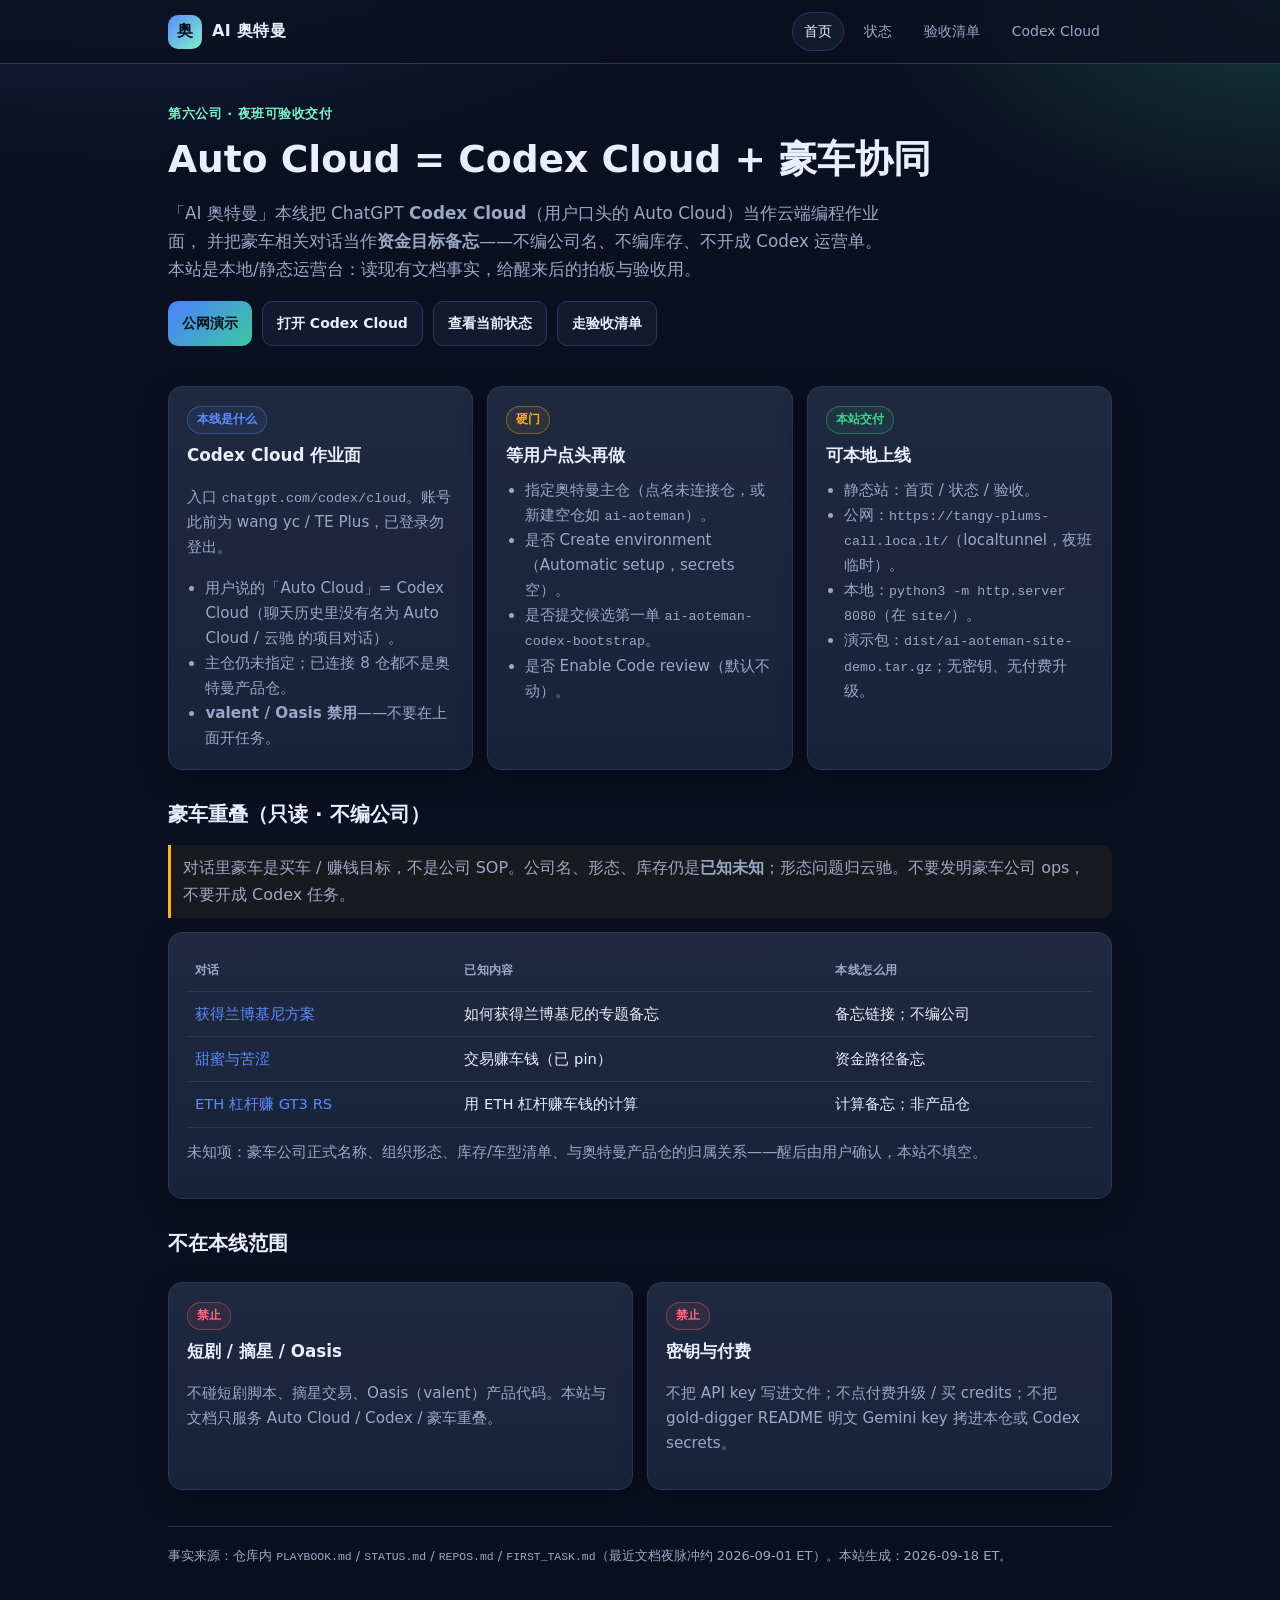
==== index.html @ c7c7dabc "ship ai-aoteman ops console to Pages" ====
<!DOCTYPE html>
<html lang="zh-CN">
<head>
  <meta charset="utf-8" />
  <meta name="viewport" content="width=device-width, initial-scale=1" />
  <title>AI 奥特曼 · Auto Cloud 运营台</title>
  <meta name="description" content="AI 奥特曼第六公司运营台：Auto Cloud = Codex Cloud + 豪车协同备忘。" />
  <link rel="stylesheet" href="styles.css" />
</head>
<body>
  <header class="top">
    <nav class="nav">
      <a class="brand" href="index.html"><span class="logo">奥</span>AI 奥特曼</a>
      <div class="navlinks">
        <a class="active" href="index.html">首页</a>
        <a href="status.html">状态</a>
        <a href="acceptance.html">验收清单</a>
        <a href="https://chatgpt.com/codex/cloud" rel="noopener" target="_blank">Codex Cloud</a>
      </div>
    </nav>
  </header>

  <main class="wrap">
    <section class="hero">
      <div class="eyebrow">第六公司 · 夜班可验收交付</div>
      <h1>Auto Cloud = Codex Cloud + 豪车协同</h1>
      <p class="lead">
        「AI 奥特曼」本线把 ChatGPT <strong>Codex Cloud</strong>（用户口头的 Auto Cloud）当作云端编程作业面，
        并把豪车相关对话当作<strong>资金目标备忘</strong>——不编公司名、不编库存、不开成 Codex 运营单。
        本站是本地/静态运营台：读现有文档事实，给醒来后的拍板与验收用。
      </p>
      <div class="actions">
        <a class="btn primary" href="https://tangy-plums-call.loca.lt/" rel="noopener" target="_blank">公网演示</a>
        <a class="btn" href="https://chatgpt.com/codex/cloud" rel="noopener" target="_blank">打开 Codex Cloud</a>
        <a class="btn" href="status.html">查看当前状态</a>
        <a class="btn" href="acceptance.html">走验收清单</a>
      </div>
    </section>

    <section class="grid">
      <article class="card">
        <span class="badge neutral">本线是什么</span>
        <h2>Codex Cloud 作业面</h2>
        <p>入口 <span class="mono">chatgpt.com/codex/cloud</span>。账号此前为 wang yc / TE Plus，已登录勿登出。</p>
        <ul>
          <li>用户说的「Auto Cloud」= Codex Cloud（聊天历史里没有名为 Auto Cloud / 云驰 的项目对话）。</li>
          <li>主仓仍未指定；已连接 8 仓都不是奥特曼产品仓。</li>
          <li><strong>valent / Oasis 禁用</strong>——不要在上面开任务。</li>
        </ul>
      </article>
      <article class="card">
        <span class="badge warn">硬门</span>
        <h2>等用户点头再做</h2>
        <ul>
          <li>指定奥特曼主仓（点名未连接仓，或新建空仓如 <span class="mono">ai-aoteman</span>）。</li>
          <li>是否 Create environment（Automatic setup，secrets 空）。</li>
          <li>是否提交候选第一单 <span class="mono">ai-aoteman-codex-bootstrap</span>。</li>
          <li>是否 Enable Code review（默认不动）。</li>
        </ul>
      </article>
      <article class="card">
        <span class="badge ok">本站交付</span>
        <h2>可本地上线</h2>
        <ul>
          <li>静态站：首页 / 状态 / 验收。</li>
          <li>公网：<span class="mono">https://tangy-plums-call.loca.lt/</span>（localtunnel，夜班临时）。</li>
          <li>本地：<span class="mono">python3 -m http.server 8080</span>（在 <span class="mono">site/</span>）。</li>
          <li>演示包：<span class="mono">dist/ai-aoteman-site-demo.tar.gz</span>；无密钥、无付费升级。</li>
        </ul>
      </article>
    </section>

    <section class="section">
      <h2>豪车重叠（只读 · 不编公司）</h2>
      <div class="note">
        对话里豪车是买车 / 赚钱目标，不是公司 SOP。公司名、形态、库存仍是<strong>已知未知</strong>；形态问题归云驰。不要发明豪车公司 ops，不要开成 Codex 任务。
      </div>
      <div class="card">
        <table>
          <thead>
            <tr><th>对话</th><th>已知内容</th><th>本线怎么用</th></tr>
          </thead>
          <tbody>
            <tr>
              <td><a href="https://chatgpt.com/c/68b49916-2760-8328-91cd-9d51329ce474" rel="noopener" target="_blank">获得兰博基尼方案</a></td>
              <td>如何获得兰博基尼的专题备忘</td>
              <td>备忘链接；不编公司</td>
            </tr>
            <tr>
              <td><a href="https://chatgpt.com/c/6a1efc2d-db64-83a5-8c7a-cdcebdf1fd31" rel="noopener" target="_blank">甜蜜与苦涩</a></td>
              <td>交易赚车钱（已 pin）</td>
              <td>资金路径备忘</td>
            </tr>
            <tr>
              <td><a href="https://chatgpt.com/c/690459b4-0030-8327-bdce-6722a88b84d7" rel="noopener" target="_blank">ETH 杠杆赚 GT3 RS</a></td>
              <td>用 ETH 杠杆赚车钱的计算</td>
              <td>计算备忘；非产品仓</td>
            </tr>
          </tbody>
        </table>
        <p style="margin-top:12px">未知项：豪车公司正式名称、组织形态、库存/车型清单、与奥特曼产品仓的归属关系——醒后由用户确认，本站不填空。</p>
      </div>
    </section>

    <section class="section">
      <h2>不在本线范围</h2>
      <div class="grid">
        <article class="card">
          <span class="badge fail">禁止</span>
          <h3>短剧 / 摘星 / Oasis</h3>
          <p>不碰短剧脚本、摘星交易、Oasis（valent）产品代码。本站与文档只服务 Auto Cloud / Codex / 豪车重叠。</p>
        </article>
        <article class="card">
          <span class="badge fail">禁止</span>
          <h3>密钥与付费</h3>
          <p>不把 API key 写进文件；不点付费升级 / 买 credits；不把 gold-digger README 明文 Gemini key 拷进本仓或 Codex secrets。</p>
        </article>
      </div>
    </section>

    <footer class="footer">
      事实来源：仓库内 <span class="mono">PLAYBOOK.md</span> / <span class="mono">STATUS.md</span> / <span class="mono">REPOS.md</span> / <span class="mono">FIRST_TASK.md</span>（最近文档夜脉冲约 2026-09-01 ET）。本站生成：2026-09-18 ET。
    </footer>
  </main>
</body>
</html>
---- styles.css ----
:root {
  --bg: #0b1020;
  --bg2: #121a2f;
  --card: #182239;
  --line: #2a3655;
  --text: #e8eefc;
  --muted: #9aa8c7;
  --accent: #5b8cff;
  --accent2: #7ef0c5;
  --warn: #ffb020;
  --fail: #ff6b7a;
  --pass: #3dd68c;
  --radius: 14px;
  --shadow: 0 10px 30px rgba(0,0,0,.28);
  --max: 980px;
  font-family: "PingFang SC", "Noto Sans SC", "Segoe UI", system-ui, sans-serif;
}
* { box-sizing: border-box; }
html { scroll-behavior: smooth; }
body {
  margin: 0;
  background: radial-gradient(1200px 600px at 10% -10%, #1a2a55 0%, transparent 55%),
              radial-gradient(900px 500px at 100% 0%, #143a3a 0%, transparent 45%),
              var(--bg);
  color: var(--text);
  line-height: 1.65;
  min-height: 100vh;
}
a { color: var(--accent); text-decoration: none; }
a:hover { text-decoration: underline; }
.wrap { max-width: var(--max); margin: 0 auto; padding: 0 18px 48px; }
.top {
  position: sticky; top: 0; z-index: 20;
  backdrop-filter: blur(12px);
  background: rgba(11,16,32,.82);
  border-bottom: 1px solid var(--line);
}
.nav {
  max-width: var(--max); margin: 0 auto;
  display: flex; align-items: center; gap: 14px;
  padding: 12px 18px; flex-wrap: wrap;
}
.brand {
  display: flex; align-items: center; gap: 10px;
  font-weight: 700; letter-spacing: .02em; color: var(--text);
  text-decoration: none;
}
.logo {
  width: 34px; height: 34px; border-radius: 10px;
  background: linear-gradient(135deg, #5b8cff, #7ef0c5);
  display: grid; place-items: center; color: #0b1020; font-weight: 800;
}
.navlinks { display: flex; gap: 8px; flex-wrap: wrap; margin-left: auto; }
.navlinks a {
  color: var(--muted); padding: 7px 11px; border-radius: 999px;
  border: 1px solid transparent; text-decoration: none; font-size: 14px;
}
.navlinks a:hover, .navlinks a.active {
  color: var(--text); border-color: var(--line); background: var(--bg2);
}
.hero {
  padding: 36px 0 18px;
}
.eyebrow {
  display: inline-flex; gap: 8px; align-items: center;
  color: var(--accent2); font-size: 13px; font-weight: 600;
  letter-spacing: .04em; text-transform: uppercase;
}
h1 { font-size: clamp(1.7rem, 4vw, 2.35rem); line-height: 1.25; margin: 10px 0 12px; }
.lead { color: var(--muted); font-size: 1.05rem; max-width: 46rem; }
.grid {
  display: grid; gap: 14px;
  grid-template-columns: repeat(auto-fit, minmax(240px, 1fr));
  margin-top: 22px;
}
.card {
  background: linear-gradient(180deg, rgba(255,255,255,.03), transparent), var(--card);
  border: 1px solid var(--line); border-radius: var(--radius);
  padding: 18px; box-shadow: var(--shadow);
}
.card h2, .card h3 { margin: 0 0 8px; font-size: 1.05rem; }
.card p, .card li { color: var(--muted); font-size: .95rem; }
.card ul { margin: 8px 0 0; padding-left: 1.15rem; }
.badge {
  display: inline-block; font-size: 12px; font-weight: 700;
  padding: 3px 9px; border-radius: 999px; border: 1px solid var(--line);
  color: var(--muted); margin-bottom: 8px;
}
.badge.ok { color: var(--pass); border-color: rgba(61,214,140,.35); background: rgba(61,214,140,.08); }
.badge.warn { color: var(--warn); border-color: rgba(255,176,32,.35); background: rgba(255,176,32,.08); }
.badge.fail { color: var(--fail); border-color: rgba(255,107,122,.35); background: rgba(255,107,122,.08); }
.badge.neutral { color: var(--accent); border-color: rgba(91,140,255,.35); background: rgba(91,140,255,.08); }
.actions { display: flex; flex-wrap: wrap; gap: 10px; margin-top: 18px; }
.btn {
  display: inline-flex; align-items: center; gap: 8px;
  padding: 10px 14px; border-radius: 10px; font-weight: 650; font-size: 14px;
  border: 1px solid var(--line); color: var(--text); background: var(--bg2);
  text-decoration: none;
}
.btn:hover { text-decoration: none; border-color: var(--accent); }
.btn.primary {
  background: linear-gradient(135deg, #4d7fff, #3ac9a0);
  color: #071018; border: none;
}
table {
  width: 100%; border-collapse: collapse; font-size: .92rem;
}
th, td {
  text-align: left; padding: 10px 8px; border-bottom: 1px solid var(--line);
  vertical-align: top;
}
th { color: var(--muted); font-weight: 600; font-size: 12px; letter-spacing: .03em; }
.check {
  list-style: none; padding: 0; margin: 0;
}
.check li {
  display: grid; grid-template-columns: 88px 1fr; gap: 10px;
  padding: 12px 0; border-bottom: 1px solid var(--line); color: var(--muted);
}
.check .mark {
  font-weight: 700; font-size: 12px; letter-spacing: .03em;
  padding-top: 2px;
}
.footer {
  margin-top: 36px; padding-top: 18px; border-top: 1px solid var(--line);
  color: var(--muted); font-size: 13px;
}
.mono { font-family: ui-monospace, SFMono-Regular, Menlo, Consolas, monospace; font-size: .88em; }
.note {
  border-left: 3px solid var(--warn);
  padding: 10px 12px; background: rgba(255,176,32,.06);
  border-radius: 0 10px 10px 0; color: var(--muted); margin: 14px 0;
}
.section { margin-top: 28px; }
.section > h2 { margin: 0 0 12px; font-size: 1.25rem; }
@media (max-width: 640px) {
  .check li { grid-template-columns: 1fr; gap: 4px; }
  .navlinks { margin-left: 0; width: 100%; }
}
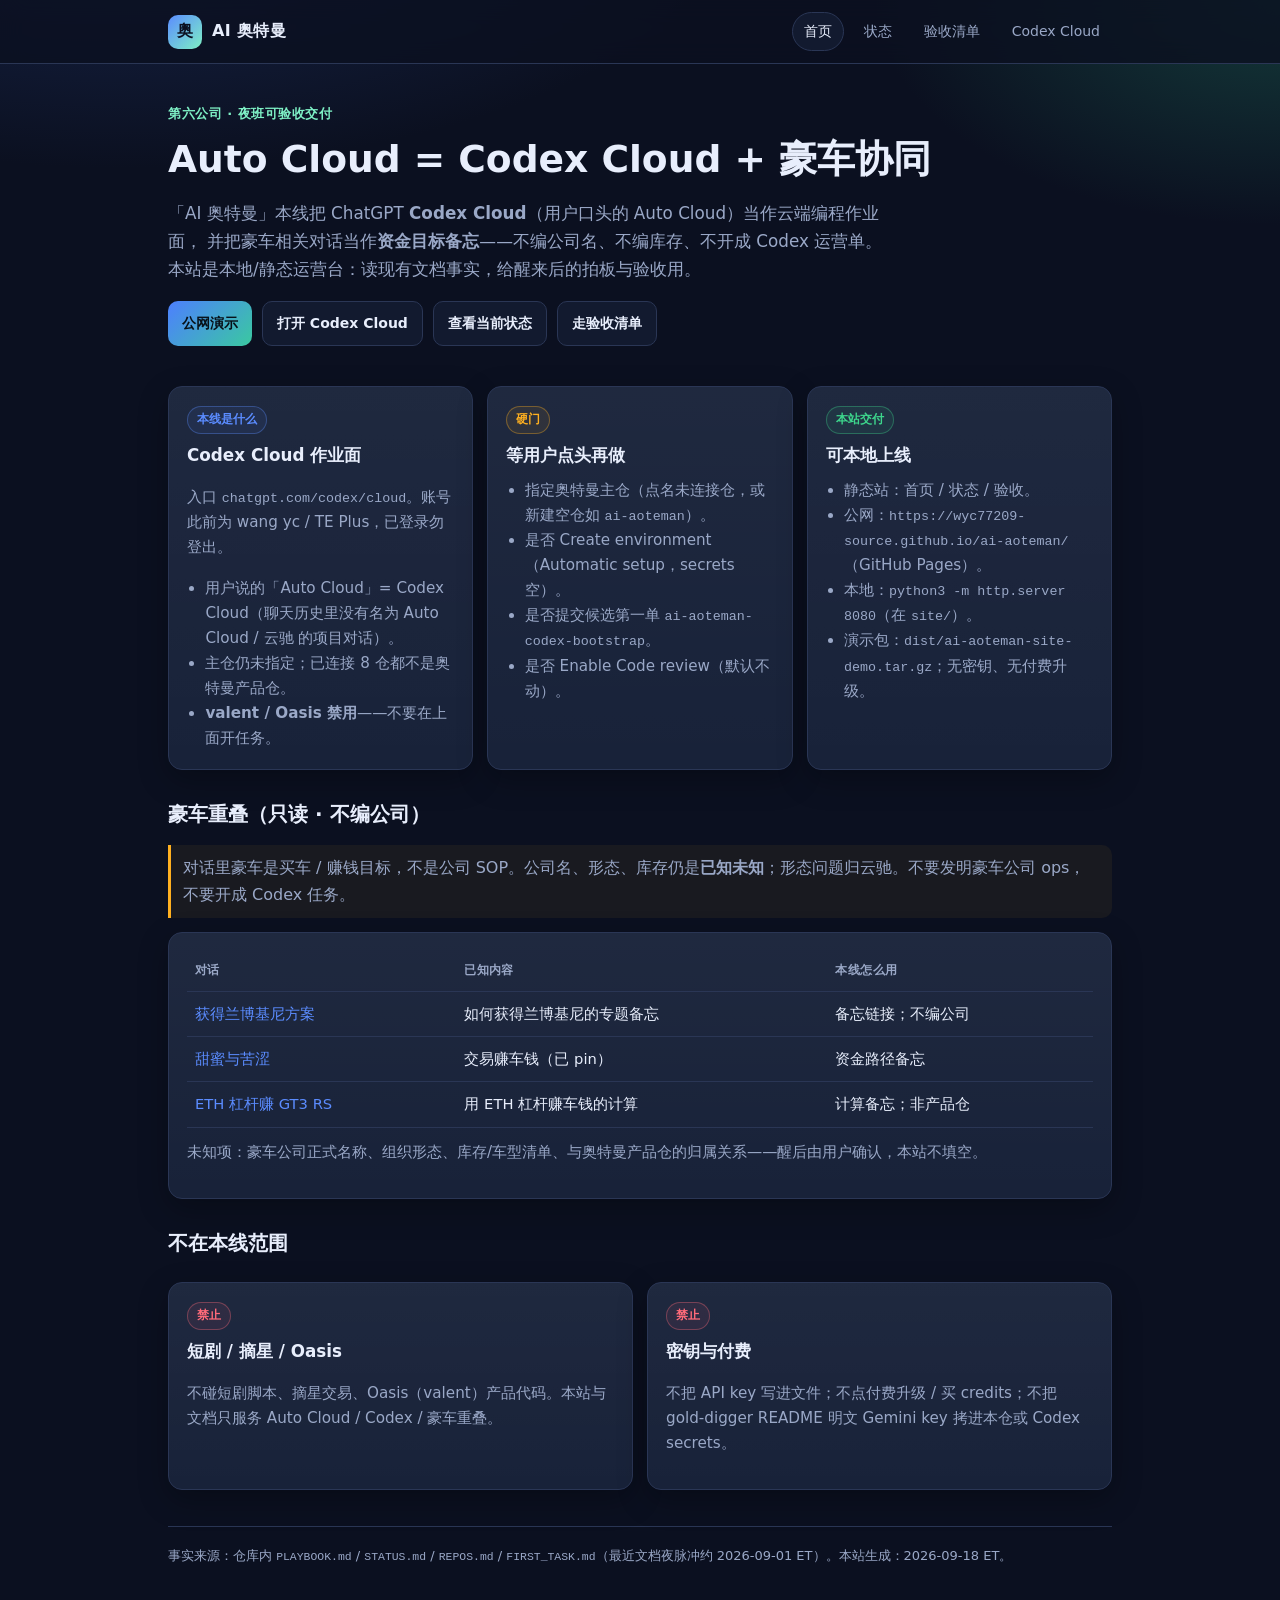
==== commit b411f727: "fix: replace dead localtunnel URL with live GitHub Pages URL The primary CTAs (公网演示 / 公网运营台), the ac" ====
--- a/index.html
+++ b/index.html
@@ -30,7 +30,7 @@
         本站是本地/静态运营台：读现有文档事实，给醒来后的拍板与验收用。
       </p>
       <div class="actions">
-        <a class="btn primary" href="https://tangy-plums-call.loca.lt/" rel="noopener" target="_blank">公网演示</a>
+        <a class="btn primary" href="https://wyc77209-source.github.io/ai-aoteman/" rel="noopener" target="_blank">公网演示</a>
         <a class="btn" href="https://chatgpt.com/codex/cloud" rel="noopener" target="_blank">打开 Codex Cloud</a>
         <a class="btn" href="status.html">查看当前状态</a>
         <a class="btn" href="acceptance.html">走验收清单</a>
@@ -63,7 +63,7 @@
         <h2>可本地上线</h2>
         <ul>
           <li>静态站：首页 / 状态 / 验收。</li>
-          <li>公网：<span class="mono">https://tangy-plums-call.loca.lt/</span>（localtunnel，夜班临时）。</li>
+          <li>公网：<span class="mono">https://wyc77209-source.github.io/ai-aoteman/</span>（GitHub Pages）。</li>
           <li>本地：<span class="mono">python3 -m http.server 8080</span>（在 <span class="mono">site/</span>）。</li>
           <li>演示包：<span class="mono">dist/ai-aoteman-site-demo.tar.gz</span>；无密钥、无付费升级。</li>
         </ul>
